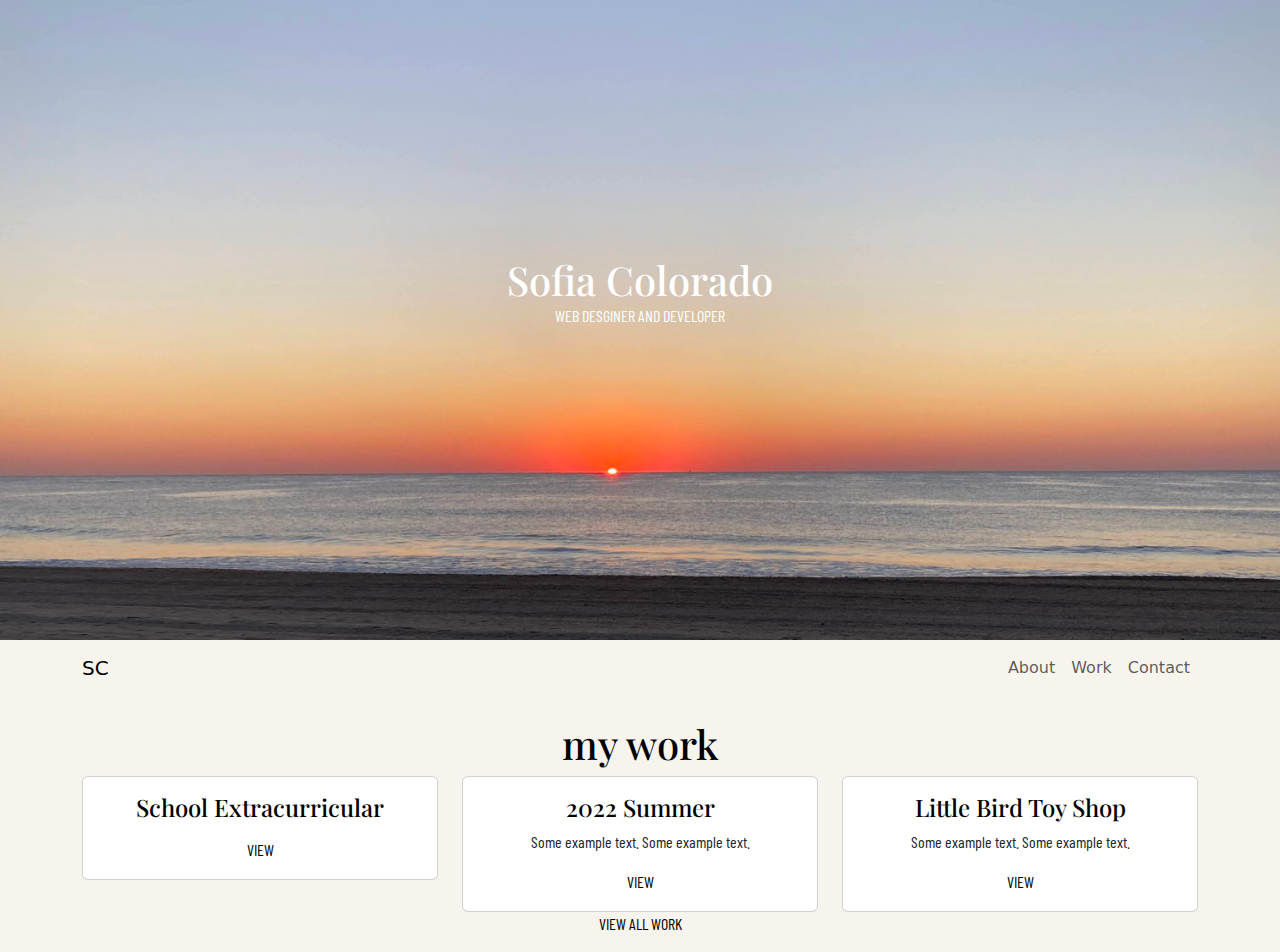
==== index.html @ afe9730c "FINISHED WORK PAGE EDITING" ====
<!DOCTYPE html>
<html lang="en">
<head>
    <meta charset="UTF-8">
    <meta name="viewport" content="width=device-width, initial-scale=1.0">
    <title>Sofia Colorado</title>
    <link href="https://cdn.jsdelivr.net/npm/bootstrap@5.2.3/dist/css/bootstrap.min.css" rel="stylesheet">
    <link href="style.css" rel="stylesheet" type="text/css" />
    <script src="https://cdn.jsdelivr.net/npm/bootstrap@5.2.3/dist/js/bootstrap.bundle.min.js"></script>
    <link rel="preconnect" href="https://fonts.googleapis.com">
<link rel="preconnect" href="https://fonts.gstatic.com" crossorigin>
<link href="https://fonts.googleapis.com/css2?family=Barlow+Condensed:wght@300&family=Playfair+Display:ital@0;1&display=swap" rel="stylesheet">

</head>
<body>

 
<!-- 
      <div  style="text-align: center;">
        <img class="card-img-top" src="img/sunset.jpg" alt="Card image" style="width: 100%; align-self: center;">
        <div class="card-img-overlay" style="padding-top: 20%;">
          <h1 class="card-title">Sofia Colorado</h1>
          <p class="card-text">WEB DESGINER AND DEVELOPER</p>
        </div>
      </div> -->

      <div class="text-white text-center">
        <img class="card-img-top" src="img/sunset.jpg" alt="Card image" style="width: 100%; align-self: center;">
        <div class="card-img-overlay" style="padding-top: 20%;">
          <h1 class="card-title">Sofia Colorado</h1>
          <p class="card-text">WEB DESGINER AND DEVELOPER</p>
      </div>

      <nav class="navbar navbar-expand-sm">
        <div class="container">
          <a class="navbar-brand" href="index.html">SC</a>
          <form class="d-flex">
            <div class="collapse navbar-collapse" id="mynavbar">
                <ul class="navbar-nav me-auto">
                  <li class="nav-item">
                    <a class="nav-link" href="about.html">About</a>
                  </li>
                  <li class="nav-item">
                    <a class="nav-link" href="work.html">Work</a>
                  </li>
                  <li class="nav-item">
                    <a class="nav-link" href="contact.html">Contact</a>
                  </li>
                    </ul>
                </div>
          </form>
        </div>
      </nav>
      <br>


      <div class="container">
        <h1 style="text-align: center; color: black;">my work</h1>
        <div class="row">
          <div class="col-sm-4">
            <div class="card">
              <div class="card-body">
                <h4 id="work-card-title" class="card-title">School Extracurricular</h4>
                <p class="card-text"></p>
                <a class="link" target="_blank" href="https://scolorado.github.io/Bootstrap-Project/" class="card-link">VIEW</a>
              </div>
            </div>
          </div>
          <div class="col-sm-4">
            <div class="card">
              <div class="card-body">
                <h4 id="work-card-title" class="card-title">2022 Summer</h4>
                <p class="card-text">Some example text. Some example text.</p>
                <a class="link" target="_blank" href="https://scolorado.github.io/Summer-assignment/" class="card-link">VIEW</a>
              </div>
            </div>
          </div>
          <div class="col-sm-4">
            <div class="card">
              <div class="card-body">
                <h4 id="work-card-title" class="card-title">Little Bird Toy Shop</h4>
                <p class="card-text">Some example text. Some example text.</p>
                <a class="link"  target="_blank" href="https://scolorado.github.io/Little-Bird-Shop-Website/" class="card-link">VIEW</a>
              </div>
            </div>
          </div>
        </div>
        <p style="text-align: center;"><a class="link" href="work.html">VIEW ALL WORK</a></p>
      </div>


      <!-- <nav class="navbar navbar-expand-sm">
        <div class="container">
            <div class="collapse navbar-collapse" id="mynavbar">
                <ul class="navbar-nav me-auto">
                  <li class="nav-item">
                    <a class="nav-link" href="about.html">About</a>
                  </li>
                  <li class="nav-item">
                    <a class="nav-link" href="work.html">Work</a>
                  </li>
                  <li class="nav-item">
                    <a class="nav-link" href="contact.html">Contact</a>
                  </li>
                    </ul>

              <form class="d-flex">
                <p>@2023 Sofia Colorado</p>
              </form>
          </div>
        </div>
      </nav> -->

    
</body>
</html>
---- style.css ----
body{
    background-color: #f7f4ed;
}

.centered{
    transform: translate(-50%, -50%);
    left: 50%;
}h1{
    font-family: 'Playfair Display', serif;
}
p{
    font-family: 'Barlow Condensed', sans-serif;
}
.link{
    color: black; 
    text-decoration: none;
    font-family: 'Barlow Condensed', sans-serif;
}
.link:hover{
    color:  #a6b4cf;
}
#work-card-title{
    color: black;
    font-family: 'Playfair Display', serif;
}
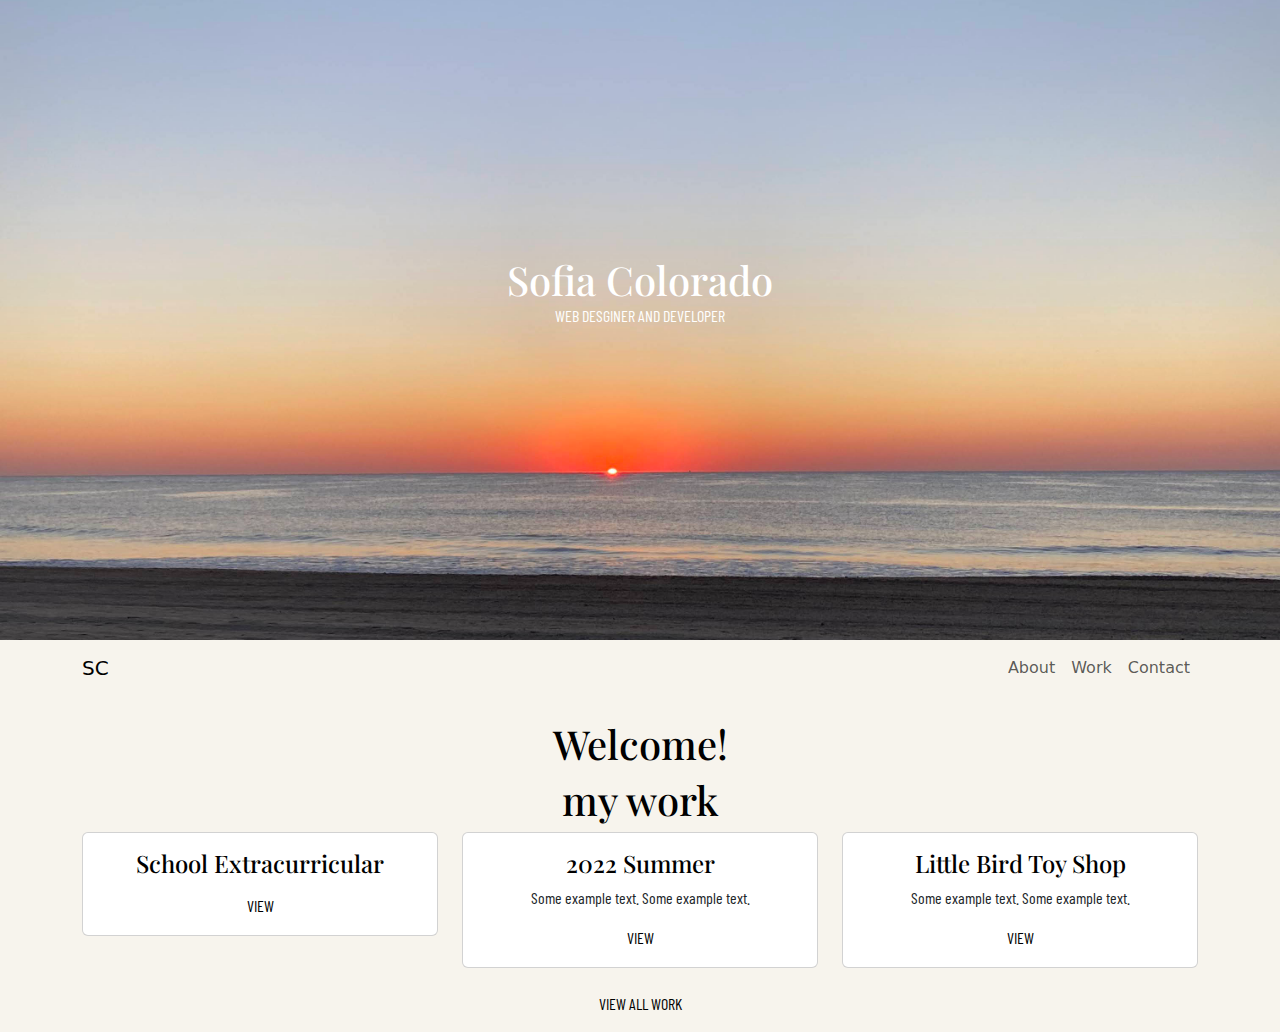
==== commit 6f1f3dfd: "added hover feature to nav" ====
--- a/index.html
+++ b/index.html
@@ -33,7 +33,7 @@
 
       <nav class="navbar navbar-expand-sm">
         <div class="container">
-          <a class="navbar-brand" href="index.html">SC</a>
+          <a class="navbar-brand" href="index.html" id="logo">SC</a>
           <form class="d-flex">
             <div class="collapse navbar-collapse" id="mynavbar">
                 <ul class="navbar-nav me-auto">
@@ -52,6 +52,8 @@
         </div>
       </nav>
       <br>
+
+      <h1 style="color: black;">Welcome!</h1>
 
 
       <div class="container">
@@ -85,6 +87,7 @@
             </div>
           </div>
         </div>
+        <br>
         <p style="text-align: center;"><a class="link" href="work.html">VIEW ALL WORK</a></p>
       </div>
 
--- a/style.css
+++ b/style.css
@@ -22,4 +22,7 @@
 #work-card-title{
     color: black;
     font-family: 'Playfair Display', serif;
+}
+#logo:hover{
+    color: #a6b4cf;
 }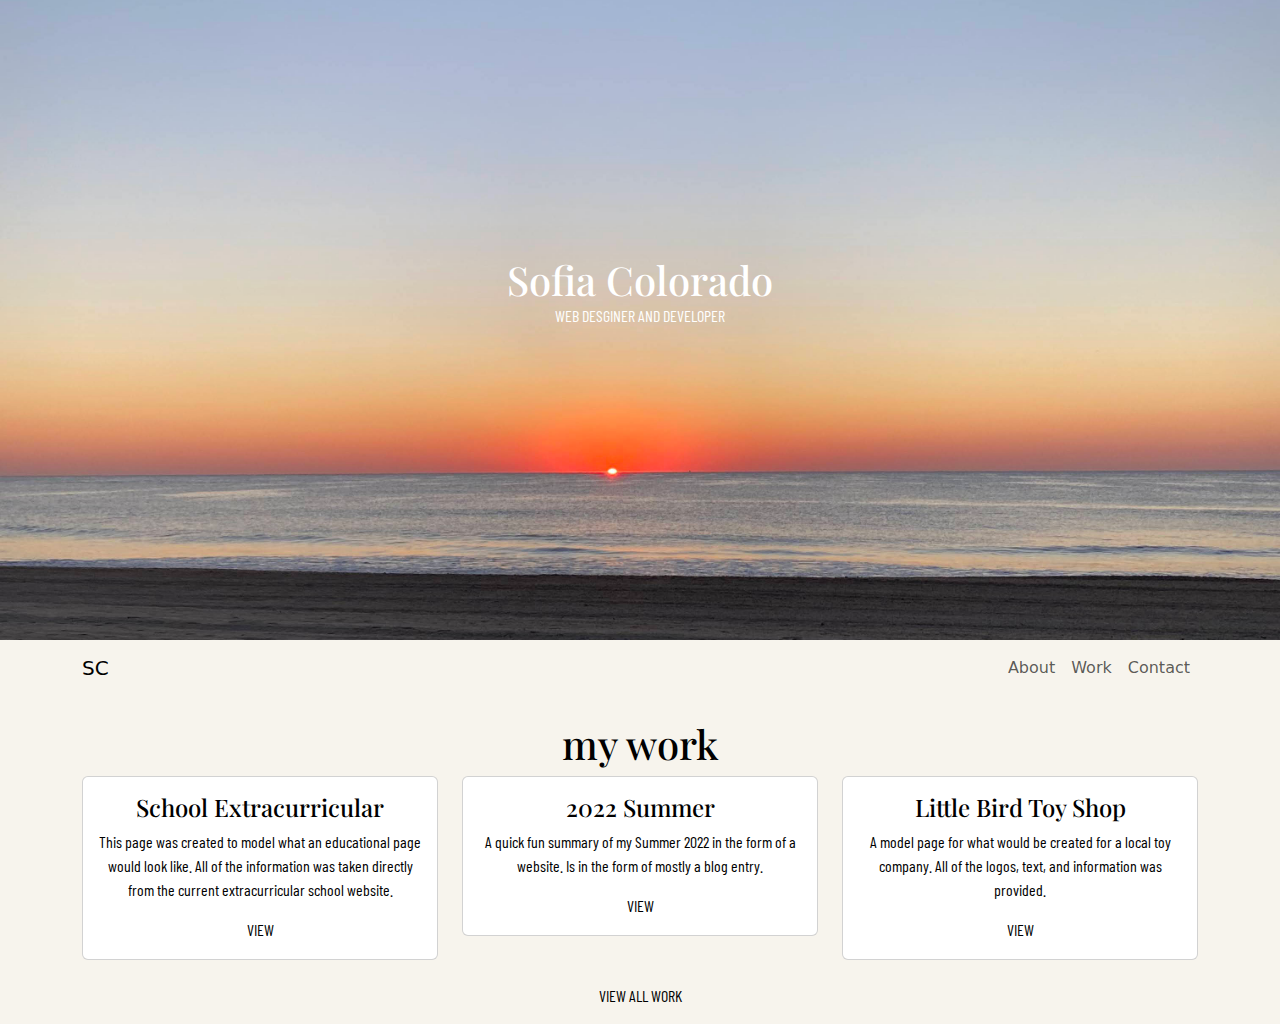
==== commit 4474ccec: "finished adding text to work section in index" ====
--- a/index.html
+++ b/index.html
@@ -53,7 +53,13 @@
       </nav>
       <br>
 
-      <h1 style="color: black;">Welcome!</h1>
+      <!-- <h1 style="color: black;">Welcome!</h1>
+
+      <br> -->
+
+      <!-- <img src="img/falls.jpg" style="width: 50%;">
+
+      <br> <br> -->
 
 
       <div class="container">
@@ -63,7 +69,8 @@
             <div class="card">
               <div class="card-body">
                 <h4 id="work-card-title" class="card-title">School Extracurricular</h4>
-                <p class="card-text"></p>
+                <p style="color: black;" class="card-text">This page was created to model what an educational page would look like. All of the information was taken directly from the current extracurricular school website.
+                </p>
                 <a class="link" target="_blank" href="https://scolorado.github.io/Bootstrap-Project/" class="card-link">VIEW</a>
               </div>
             </div>
@@ -72,7 +79,8 @@
             <div class="card">
               <div class="card-body">
                 <h4 id="work-card-title" class="card-title">2022 Summer</h4>
-                <p class="card-text">Some example text. Some example text.</p>
+                <p style="color: black;" class="card-text">A quick fun summary of my Summer 2022 in the form of a website. Is in the form of mostly a blog entry.
+                </p>
                 <a class="link" target="_blank" href="https://scolorado.github.io/Summer-assignment/" class="card-link">VIEW</a>
               </div>
             </div>
@@ -81,7 +89,8 @@
             <div class="card">
               <div class="card-body">
                 <h4 id="work-card-title" class="card-title">Little Bird Toy Shop</h4>
-                <p class="card-text">Some example text. Some example text.</p>
+                <p style="color: black;" class="card-text">A model page for what would be created for a local toy company. All of the logos, text, and information was provided. 
+                </p>
                 <a class="link"  target="_blank" href="https://scolorado.github.io/Little-Bird-Shop-Website/" class="card-link">VIEW</a>
               </div>
             </div>
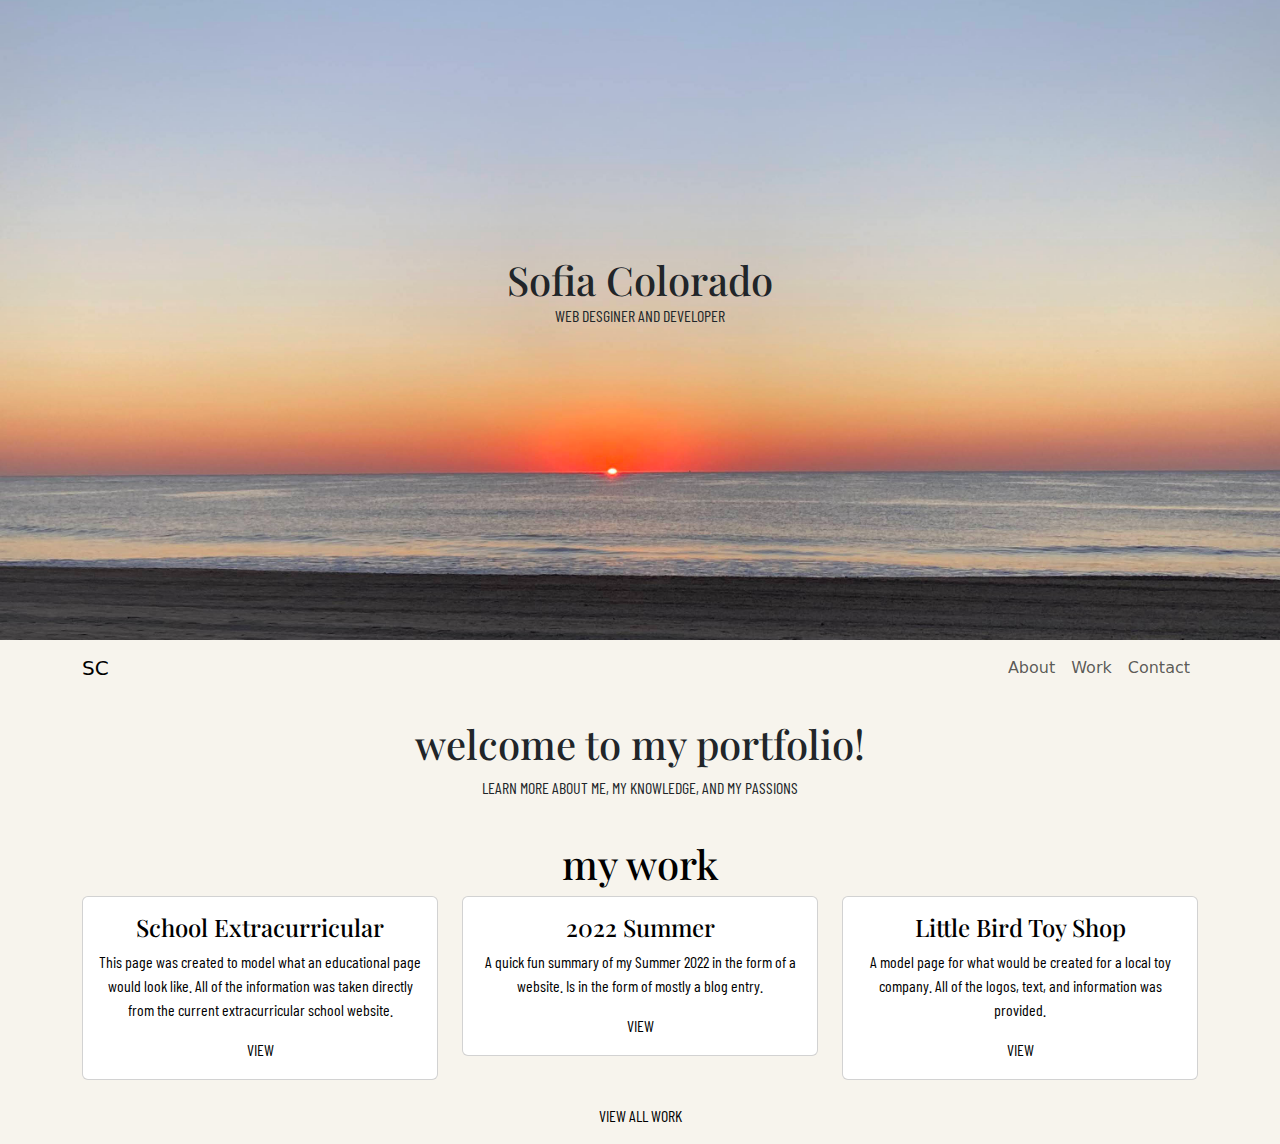
==== commit 8574a319: "worked more on idnec page" ====
--- a/index.html
+++ b/index.html
@@ -14,17 +14,7 @@
 </head>
 <body>
 
- 
-<!-- 
-      <div  style="text-align: center;">
-        <img class="card-img-top" src="img/sunset.jpg" alt="Card image" style="width: 100%; align-self: center;">
-        <div class="card-img-overlay" style="padding-top: 20%;">
-          <h1 class="card-title">Sofia Colorado</h1>
-          <p class="card-text">WEB DESGINER AND DEVELOPER</p>
-        </div>
-      </div> -->
-
-      <div class="text-white text-center">
+      <div class="text-center">
         <img class="card-img-top" src="img/sunset.jpg" alt="Card image" style="width: 100%; align-self: center;">
         <div class="card-img-overlay" style="padding-top: 20%;">
           <h1 class="card-title">Sofia Colorado</h1>
@@ -53,13 +43,10 @@
       </nav>
       <br>
 
-      <!-- <h1 style="color: black;">Welcome!</h1>
+      <h1>welcome to my portfolio!</h1>
+      <p>LEARN MORE ABOUT ME, MY KNOWLEDGE, AND MY PASSIONS</p>
 
-      <br> -->
-
-      <!-- <img src="img/falls.jpg" style="width: 50%;">
-
-      <br> <br> -->
+      <br>
 
 
       <div class="container">
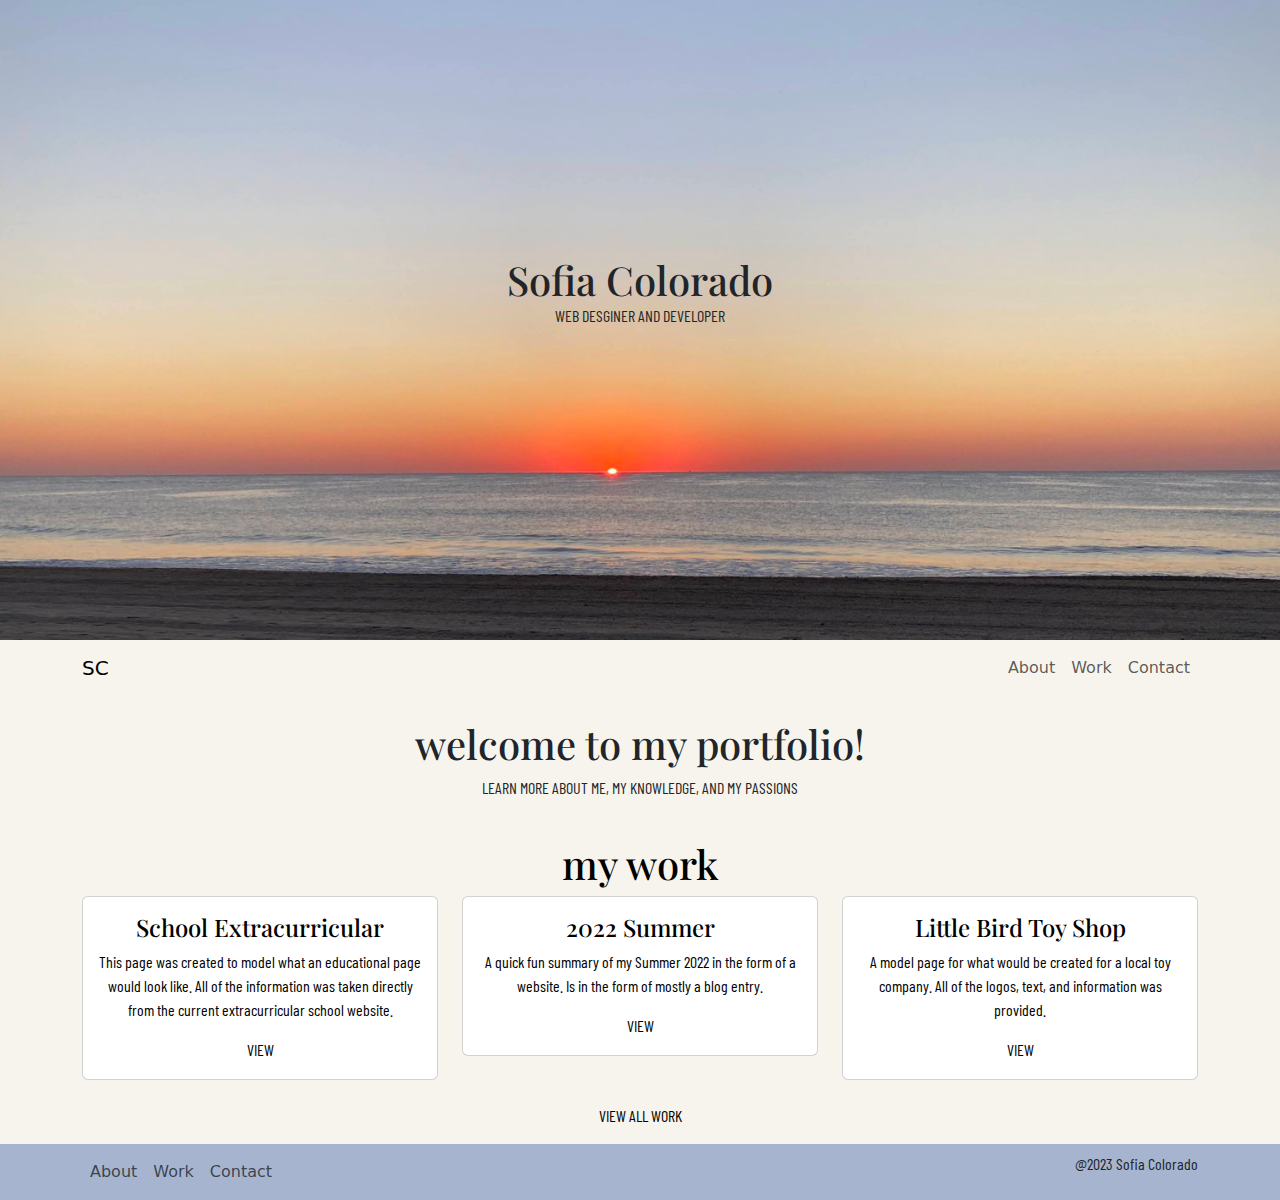
==== commit 66cb5e04: "added in footer" ====
--- a/index.html
+++ b/index.html
@@ -88,7 +88,7 @@
       </div>
 
 
-      <!-- <nav class="navbar navbar-expand-sm">
+      <nav class="navbar navbar-expand-sm" style="background-color: #a6b4cf;">
         <div class="container">
             <div class="collapse navbar-collapse" id="mynavbar">
                 <ul class="navbar-nav me-auto">
@@ -108,7 +108,7 @@
               </form>
           </div>
         </div>
-      </nav> -->
+      </nav>
 
     
 </body>
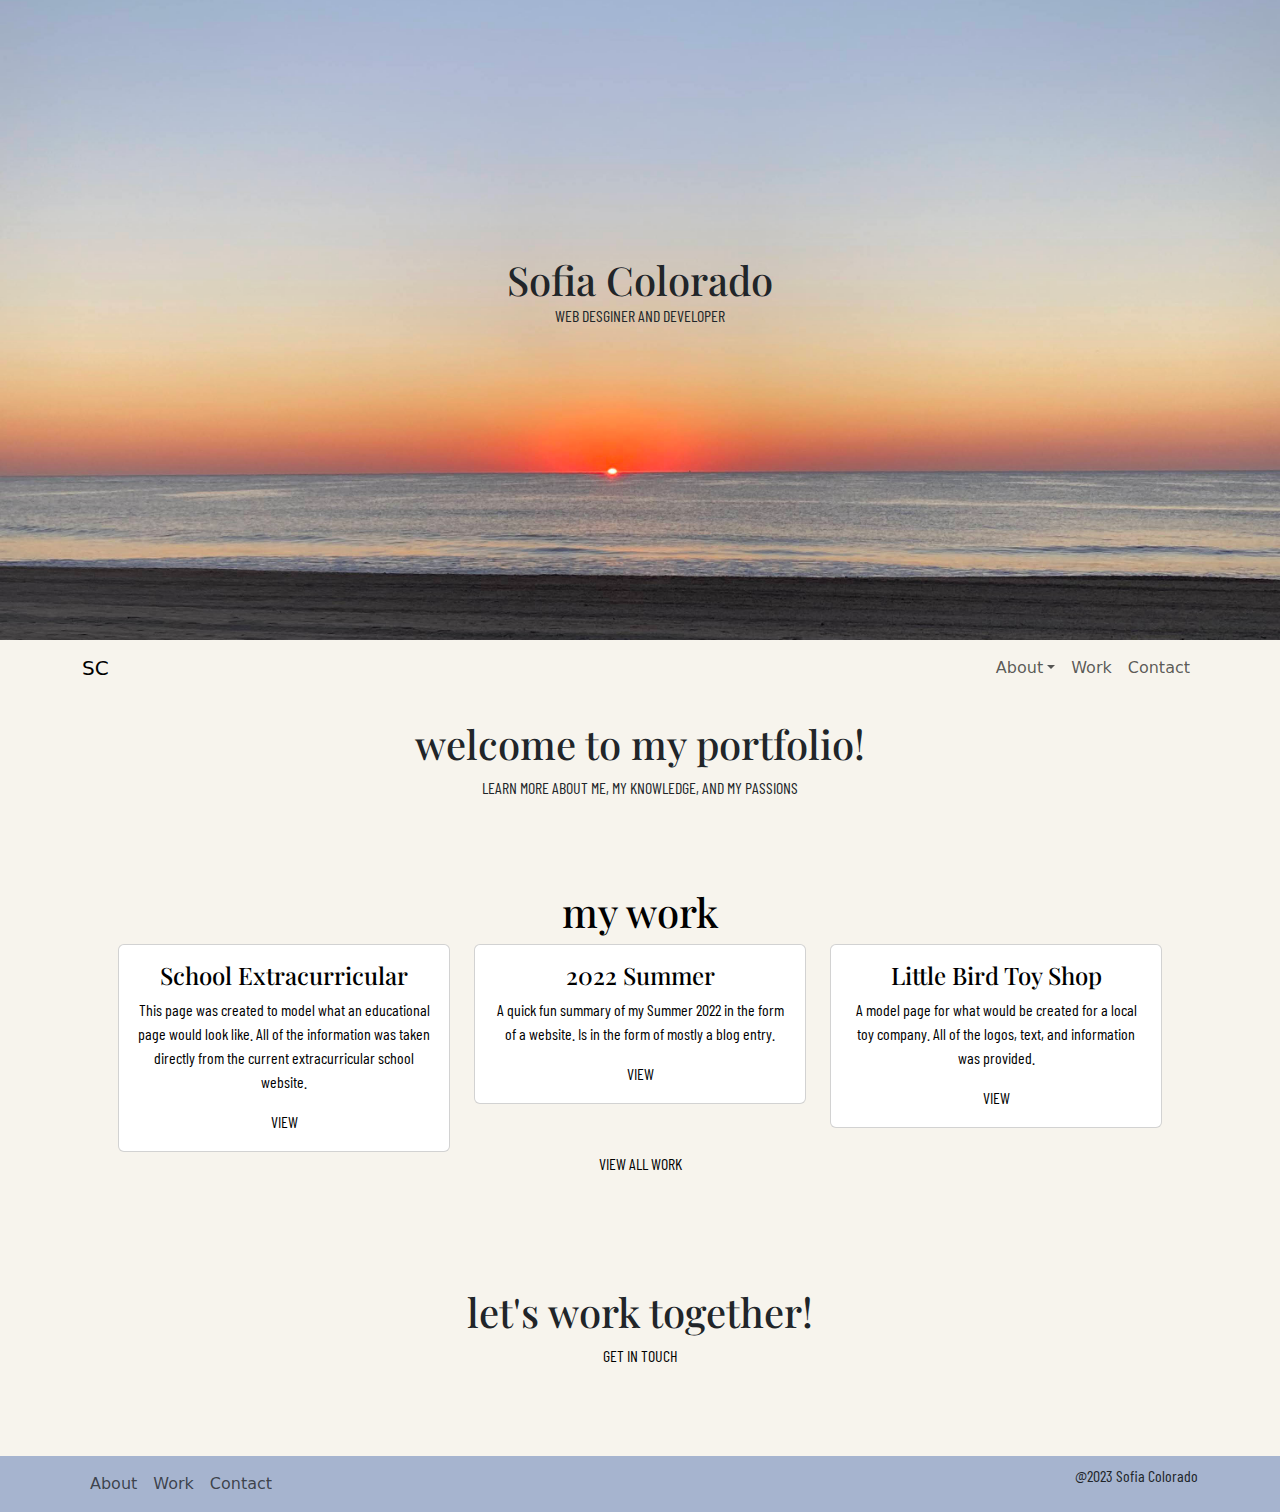
==== commit ec160fc0: "added img" ====
--- a/index.html
+++ b/index.html
@@ -27,14 +27,18 @@
           <form class="d-flex">
             <div class="collapse navbar-collapse" id="mynavbar">
                 <ul class="navbar-nav me-auto">
-                  <li class="nav-item">
-                    <a class="nav-link" href="about.html">About</a>
+                  <li class="nav-item dropdown">
+                    <a class="nav-link dropdown-toggle" href="#" role="button" data-bs-toggle="dropdown">About</a>
+                    <ul class="dropdown-menu">
+                      <li><a class="dropdown-item" href="about.html">Education</a></li>
+                      <li><a class="dropdown-item" href="about.html">Skills</a></li>
+                    </ul>
                   </li>
                   <li class="nav-item">
-                    <a class="nav-link" href="work.html">Work</a>
+                    <a id="logo" class="nav-link" href="work.html">Work</a>
                   </li>
                   <li class="nav-item">
-                    <a class="nav-link" href="contact.html">Contact</a>
+                    <a id="logo" class="nav-link" href="contact.html">Contact</a>
                   </li>
                     </ul>
                 </div>
@@ -49,7 +53,7 @@
       <br>
 
 
-      <div class="container">
+      <div class="container p-5">
         <h1 style="text-align: center; color: black;">my work</h1>
         <div class="row">
           <div class="col-sm-4">
@@ -83,10 +87,14 @@
             </div>
           </div>
         </div>
-        <br>
         <p style="text-align: center;"><a class="link" href="work.html">VIEW ALL WORK</a></p>
       </div>
 
+      <div class="p-5">
+        <h1>let's work together!</h1>
+        <p><a href="contact.html" class="link">GET IN TOUCH</a></p>
+      </div>
+<br>
 
       <nav class="navbar navbar-expand-sm" style="background-color: #a6b4cf;">
         <div class="container">
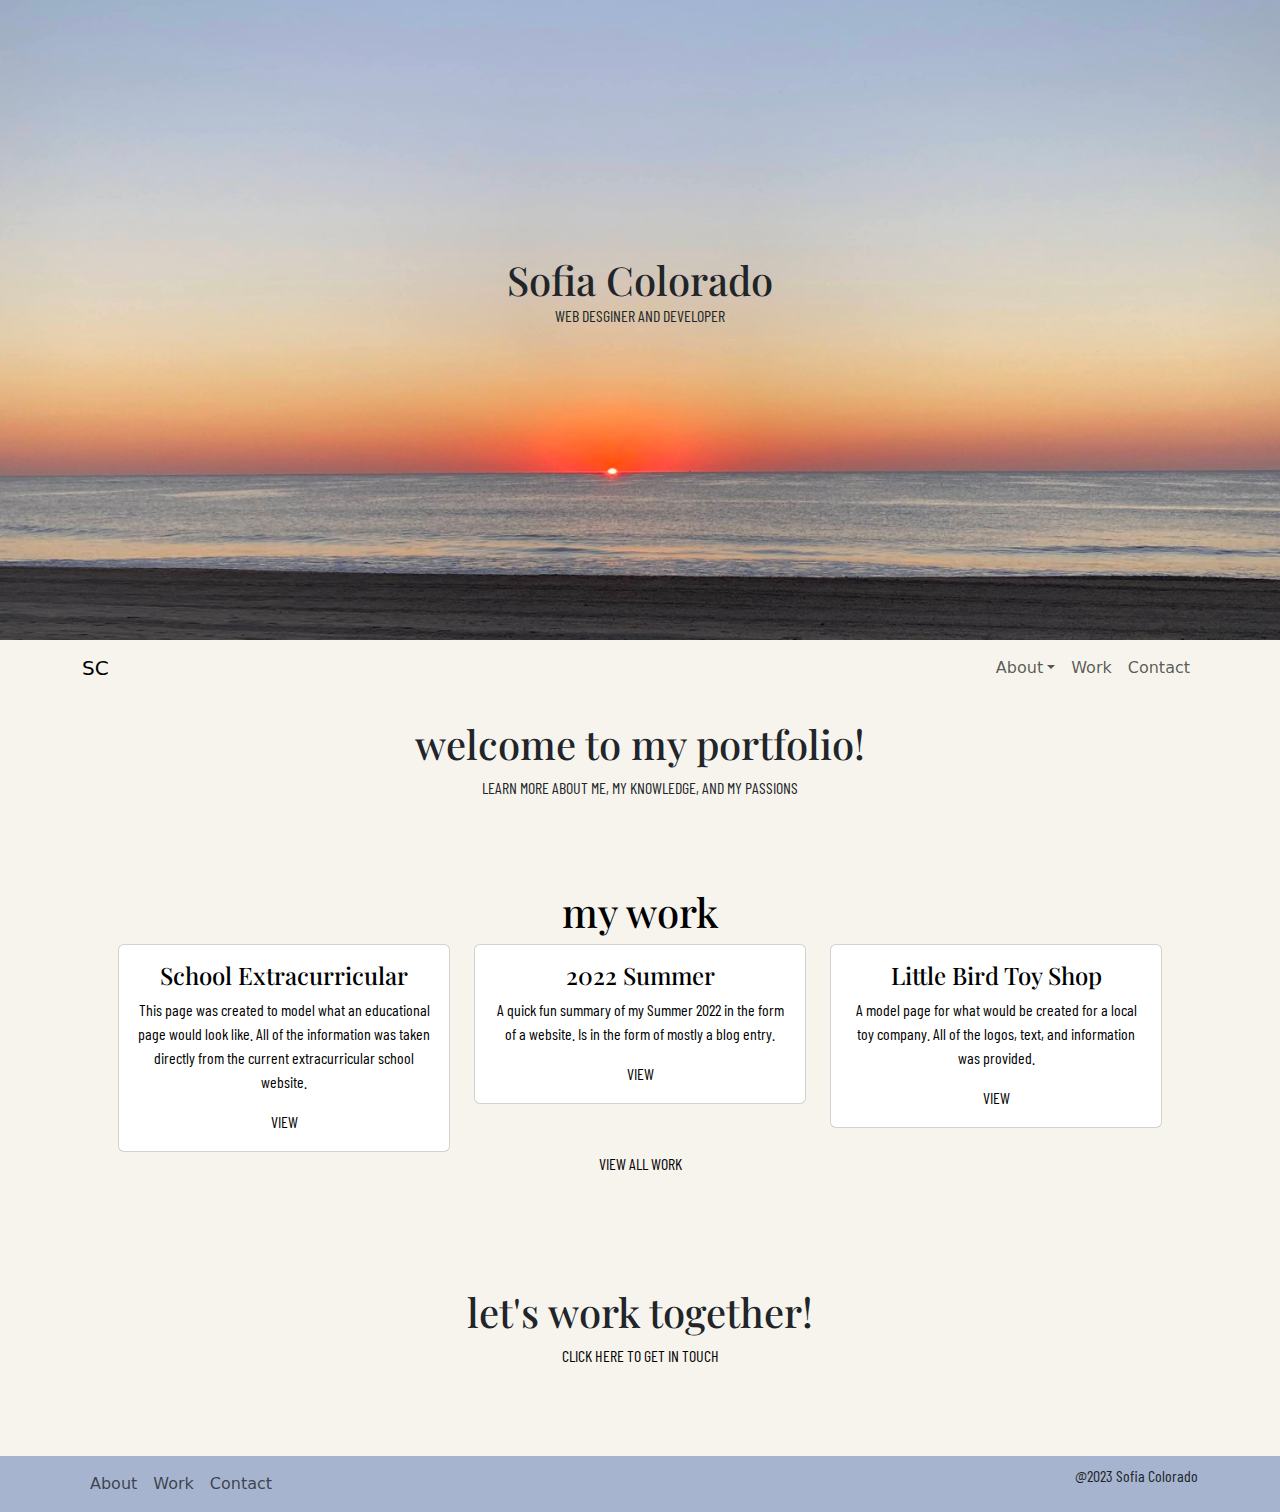
==== commit 3bcac6d1: "added little style" ====
--- a/index.html
+++ b/index.html
@@ -90,9 +90,10 @@
         <p style="text-align: center;"><a class="link" href="work.html">VIEW ALL WORK</a></p>
       </div>
 
+
       <div class="p-5">
         <h1>let's work together!</h1>
-        <p><a href="contact.html" class="link">GET IN TOUCH</a></p>
+        <p><a href="contact.html" class="link">CLICK HERE TO GET IN TOUCH</a></p>
       </div>
 <br>
 
